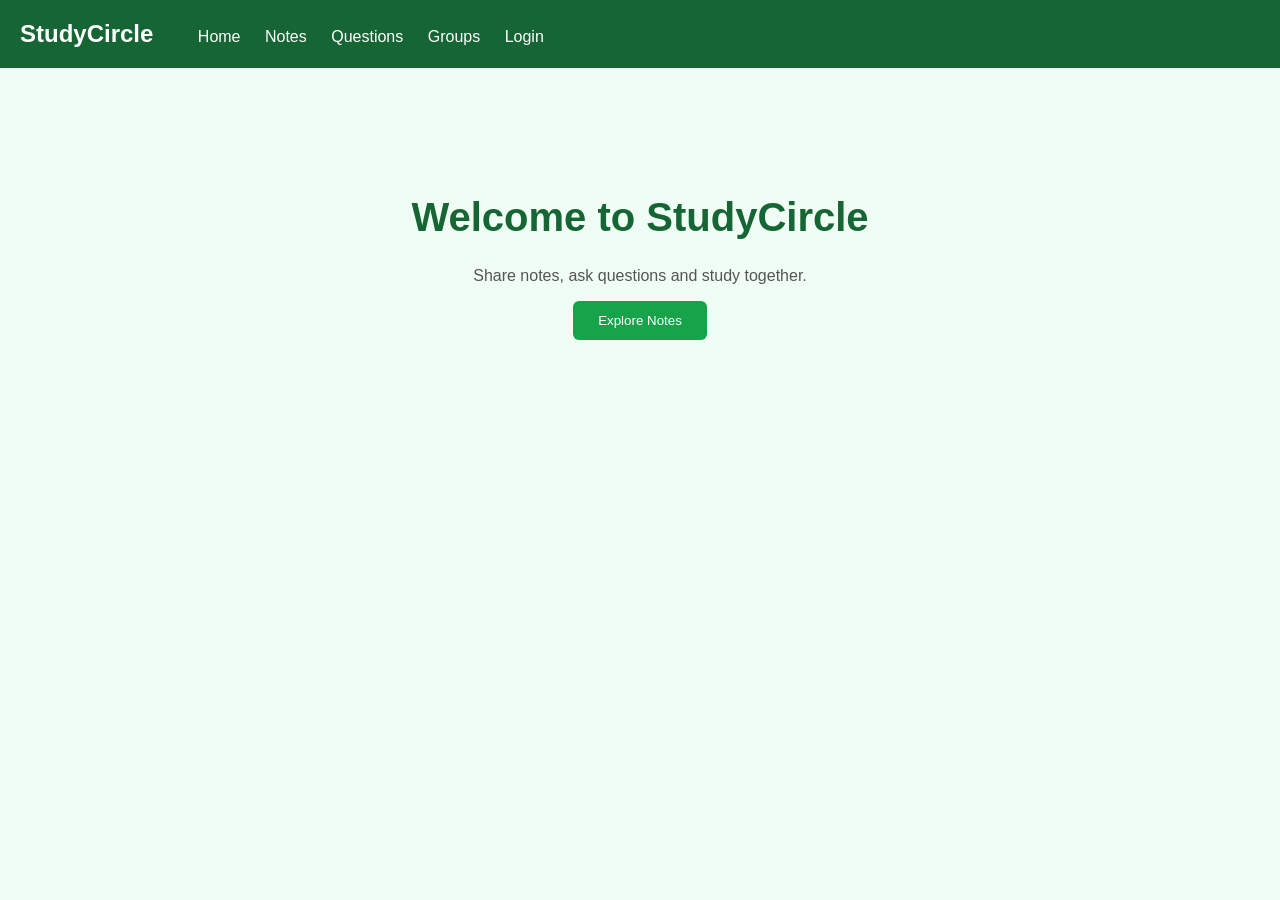
==== index.html @ a3075615 "Initial project structure" ====
<!DOCTYPE html>
<html>
<head>
    <title>NSBM StudyCircle</title>
    <link rel="stylesheet" href="css/style.css">
</head>
<body>

    <nav>
        <h2>StudyCircle</h2>

        <a href="index.html">Home</a>
        <a href="notes.html">Notes</a>
        <a href="questions.html">Questions</a>
        <a href="groups.html">Groups</a>
        <a href="login.html">Login</a>
    </nav>

    <div class="home">
        <h1>Welcome to StudyCircle</h1>
        <p>Share notes, ask questions and study together.</p>
        <button onclick="openNotes()">Explore Notes</button>
    </div>

    <script src="js/script.js"></script>
</body>
</html>
---- css/style.css ----
body {
    margin: 0;
    font-family: Arial, sans-serif;
    background-color: #f0fdf4;
}

nav {
    background-color: #166534;
    padding: 20px;
}

nav h2 {
    display: inline;
    color: white;
    margin-right: 40px;
}

nav a {
    color: white;
    text-decoration: none;
    margin-right: 20px;
}

.home {
    text-align: center;
    padding: 100px 20px;
}

.home h1 {
    color: #166534;
    font-size: 40px;
}

.home p {
    color: #555;
}

button {
    background-color: #16a34a;
    color: white;
    border: none;
    padding: 12px 25px;
    border-radius: 6px;
    cursor: pointer;
}
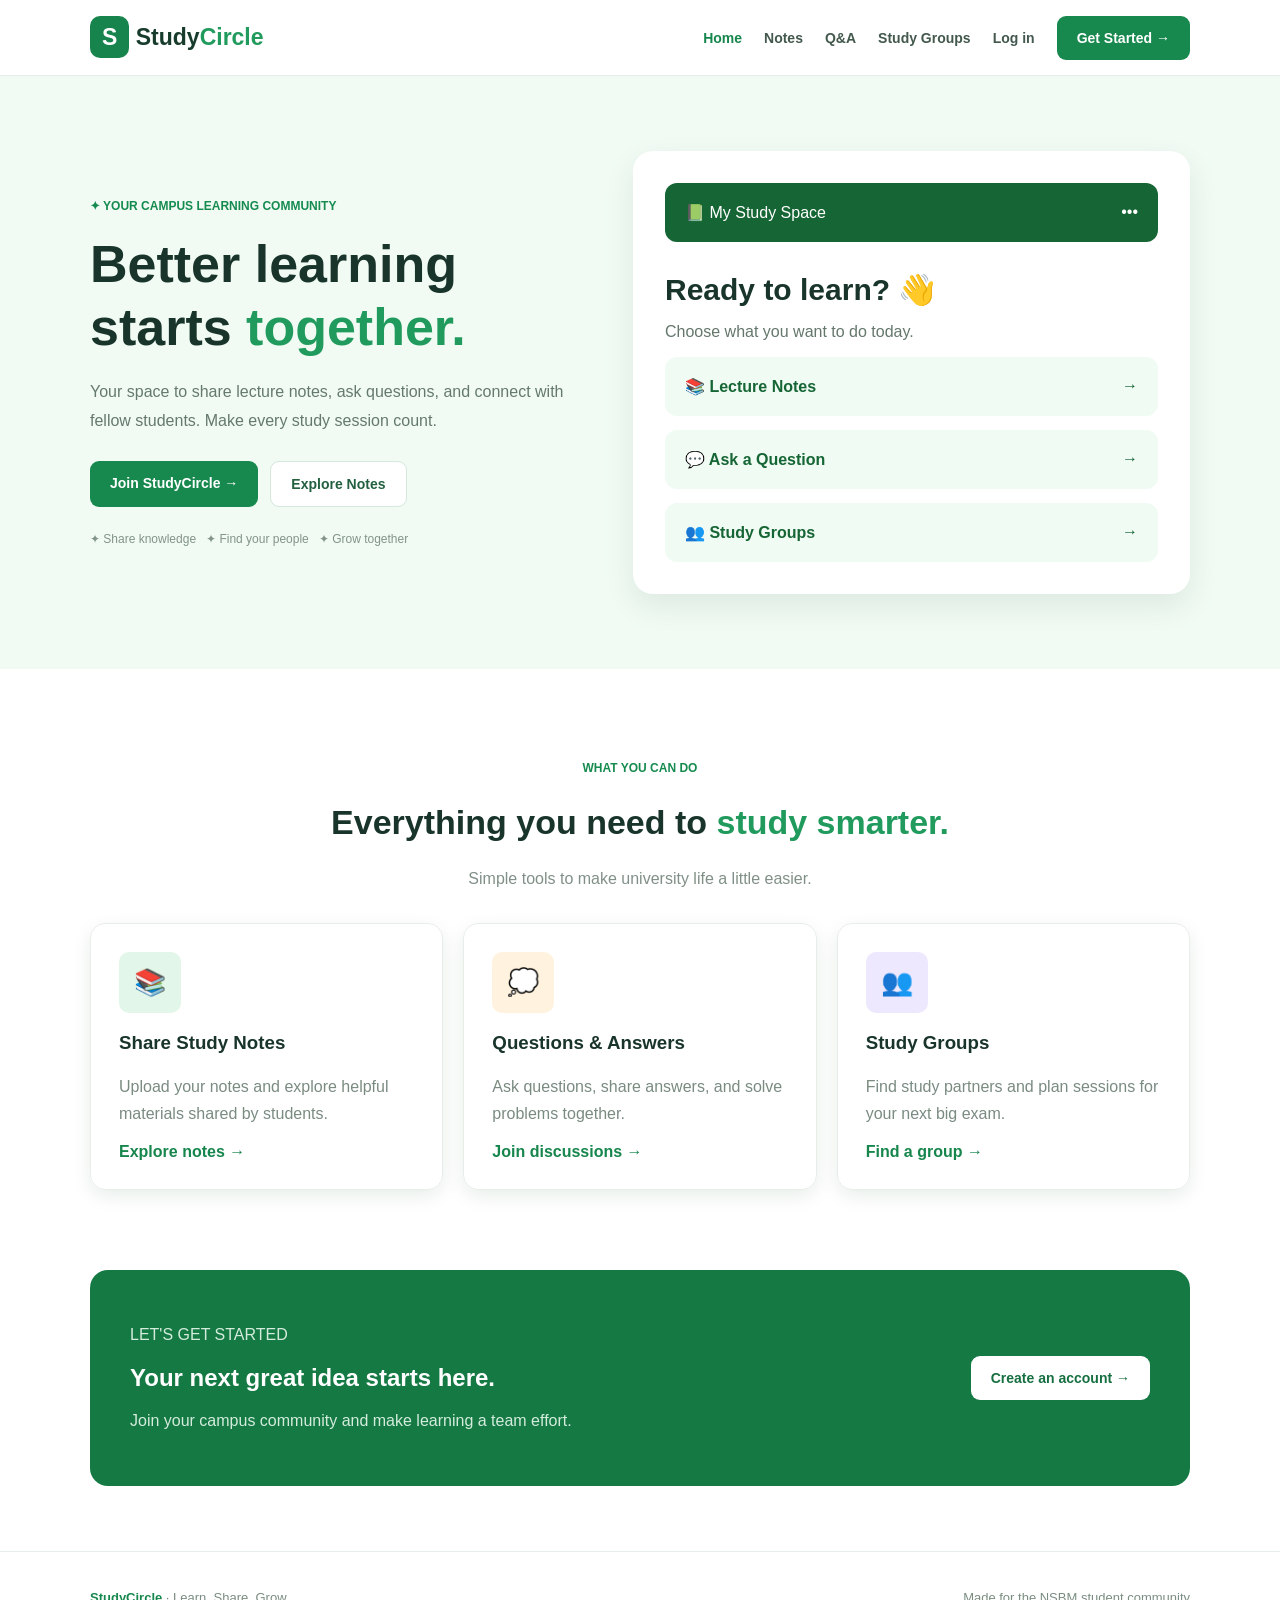
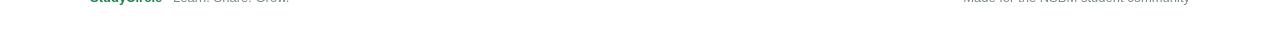
==== commit ee6111b2: "Simplify homepage HTML and CSS" ====
--- a/index.html
+++ b/index.html
@@ -1,27 +1,98 @@
 <!DOCTYPE html>
-<html>
+<html lang="en">
 <head>
-    <title>NSBM StudyCircle</title>
+    <meta charset="UTF-8">
+    <meta name="viewport" content="width=device-width, initial-scale=1.0">
+    <title>StudyCircle</title>
     <link rel="stylesheet" href="css/style.css">
 </head>
 <body>
 
-    <nav>
-        <h2>StudyCircle</h2>
+    <header>
+        <div class="container nav">
+            <a href="index.html" class="logo"><span class="logo-box">S</span> Study<span class="green">Circle</span></a>
+            <button class="menu-btn" onclick="showMenu()" aria-label="Toggle menu">☰</button>
+            <div class="menu" id="menu">
+                <a href="index.html" class="active">Home</a>
+                <a href="notes.html">Notes</a>
+                <a href="questions.html">Q&amp;A</a>
+                <a href="groups.html">Study Groups</a>
+                <a href="login.html">Log in</a>
+                <a href="register.html" class="btn">Get Started →</a>
+            </div>
+        </div>
+    </header>
 
-        <a href="index.html">Home</a>
-        <a href="notes.html">Notes</a>
-        <a href="questions.html">Questions</a>
-        <a href="groups.html">Groups</a>
-        <a href="login.html">Login</a>
-    </nav>
+    <section class="home">
+        <div class="container home-row">
+            <div class="home-text">
+                <p class="small-title">✦ YOUR CAMPUS LEARNING COMMUNITY</p>
+                <h1>Better learning<br>starts <span class="green">together.</span></h1>
+                <p class="description">Your space to share lecture notes, ask questions, and connect with fellow students. Make every study session count.</p>
+                <div class="buttons">
+                    <a href="register.html" class="btn">Join StudyCircle →</a>
+                    <a href="notes.html" class="btn-light">Explore Notes</a>
+                </div>
+                <p class="note">✦ Share knowledge &nbsp; ✦ Find your people &nbsp; ✦ Grow together</p>
+            </div>
 
-    <div class="home">
-        <h1>Welcome to StudyCircle</h1>
-        <p>Share notes, ask questions and study together.</p>
-        <button onclick="openNotes()">Explore Notes</button>
-    </div>
+            <div class="study-box">
+                <div class="study-head">📗 My Study Space <span>•••</span></div>
+                <h2>Ready to learn? 👋</h2>
+                <p>Choose what you want to do today.</p>
+                <a href="notes.html" class="study-link">📚 Lecture Notes <span>→</span></a>
+                <a href="questions.html" class="study-link">💬 Ask a Question <span>→</span></a>
+                <a href="groups.html" class="study-link">👥 Study Groups <span>→</span></a>
+            </div>
+        </div>
+    </section>
+
+    <section class="features container">
+        <div class="heading">
+            <p class="small-title">WHAT YOU CAN DO</p>
+            <h2>Everything you need to <span class="green">study smarter.</span></h2>
+            <p>Simple tools to make university life a little easier.</p>
+        </div>
+        <div class="cards">
+            <div class="card">
+                <div class="icon-box">📚</div>
+                <h3>Share Study Notes</h3>
+                <p>Upload your notes and explore helpful materials shared by students.</p>
+                <a href="notes.html">Explore notes →</a>
+            </div>
+            <div class="card">
+                <div class="icon-box orange">💭</div>
+                <h3>Questions &amp; Answers</h3>
+                <p>Ask questions, share answers, and solve problems together.</p>
+                <a href="questions.html">Join discussions →</a>
+            </div>
+            <div class="card">
+                <div class="icon-box purple">👥</div>
+                <h3>Study Groups</h3>
+                <p>Find study partners and plan sessions for your next big exam.</p>
+                <a href="groups.html">Find a group →</a>
+            </div>
+        </div>
+    </section>
+
+    <section class="container">
+        <div class="join">
+            <div>
+                <p>LET'S GET STARTED</p>
+                <h2>Your next great idea starts here.</h2>
+                <p>Join your campus community and make learning a team effort.</p>
+            </div>
+            <a href="register.html" class="btn-white">Create an account →</a>
+        </div>
+    </section>
+
+    <footer>
+        <div class="container footer-row">
+            <p><b>StudyCircle</b> · Learn. Share. Grow.</p>
+            <p>Made for the NSBM student community</p>
+        </div>
+    </footer>
 
     <script src="js/script.js"></script>
 </body>
-</html>+</html>
--- a/css/style.css
+++ b/css/style.css
@@ -1,45 +1,381 @@
+* {
+    box-sizing: border-box;
+}
+
 body {
     margin: 0;
     font-family: Arial, sans-serif;
-    background-color: #f0fdf4;
-}
-
-nav {
+    color: #19352b;
+}
+
+a {
+    text-decoration: none;
+}
+
+.container {
+    width: 90%;
+    max-width: 1100px;
+    margin: auto;
+}
+
+.green {
+    color: #219b5d;
+}
+
+header {
+    background-color: white;
+    border-bottom: 1px solid #e5eee8;
+}
+
+.nav {
+    min-height: 75px;
+    display: flex;
+    align-items: center;
+    justify-content: space-between;
+}
+
+.logo {
+    color: #173c2c;
+    font-size: 23px;
+    font-weight: bold;
+}
+
+.logo-box {
+    background-color: #17844d;
+    color: white;
+    padding: 8px 12px;
+    border-radius: 10px;
+}
+
+.menu {
+    display: flex;
+    align-items: center;
+    gap: 22px;
+}
+
+.menu a {
+    color: #43594d;
+    font-size: 14px;
+    font-weight: bold;
+}
+
+.menu a:hover {
+    color: #16864d;
+}
+
+.menu .active {
+    color: #16864d;
+}
+
+.btn {
+    display: inline-block;
+    background-color: #18894e;
+    color: white;
+    padding: 14px 20px;
+    border-radius: 9px;
+    font-weight: bold;
+    font-size: 14px;
+}
+
+.btn:hover {
+    background-color: #106a3b;
+    color: white;
+}
+
+.menu .btn {
+    color: white;
+}
+
+.menu-btn {
+    display: none;
+    background-color: #e9f7ef;
+    border: none;
+    border-radius: 8px;
+    padding: 8px 12px;
+    font-size: 22px;
+    cursor: pointer;
+}
+
+.home {
+    background-color: #f1fbf4;
+    padding: 75px 0;
+}
+
+.home-row {
+    display: flex;
+    align-items: center;
+    gap: 50px;
+}
+
+.home-text {
+    flex: 1;
+}
+
+.small-title {
+    color: #168b50;
+    font-size: 12px;
+    font-weight: bold;
+}
+
+.home h1 {
+    font-size: 52px;
+    line-height: 1.2;
+    margin: 20px 0;
+}
+
+.description {
+    color: #65796e;
+    line-height: 1.8;
+}
+
+.buttons {
+    display: flex;
+    gap: 12px;
+    flex-wrap: wrap;
+    margin-top: 25px;
+}
+
+.btn-light {
+    display: inline-block;
+    background-color: white;
+    color: #23603f;
+    padding: 14px 20px;
+    border: 1px solid #d4e8dc;
+    border-radius: 9px;
+    font-weight: bold;
+    font-size: 14px;
+}
+
+.btn-light:hover {
+    background-color: #e2f7e9;
+}
+
+.note {
+    color: #829489;
+    font-size: 12px;
+    margin-top: 25px;
+}
+
+.study-box {
+    flex: 1;
+    background-color: white;
+    padding: 32px;
+    border-radius: 20px;
+    box-shadow: 0 12px 30px #dce9e0;
+}
+
+.study-head {
     background-color: #166534;
+    color: white;
     padding: 20px;
-}
-
-nav h2 {
-    display: inline;
-    color: white;
-    margin-right: 40px;
-}
-
-nav a {
-    color: white;
-    text-decoration: none;
-    margin-right: 20px;
-}
-
-.home {
+    border-radius: 12px;
+    display: flex;
+    justify-content: space-between;
+}
+
+.study-box h2 {
+    font-size: 30px;
+    margin: 30px 0 10px;
+}
+
+.study-box p {
+    color: #64776b;
+}
+
+.study-link {
+    display: flex;
+    justify-content: space-between;
+    background-color: #effbf3;
+    color: #166534;
+    font-weight: bold;
+    padding: 20px;
+    margin-top: 14px;
+    border-radius: 12px;
+    transition: 0.2s;
+}
+
+.study-link:hover {
+    background-color: #d8f5e2;
+    transform: translateY(-3px);
+}
+
+.features {
+    padding-top: 80px;
+    padding-bottom: 80px;
+}
+
+.heading {
     text-align: center;
-    padding: 100px 20px;
-}
-
-.home h1 {
-    color: #166534;
-    font-size: 40px;
-}
-
-.home p {
-    color: #555;
-}
-
-button {
-    background-color: #16a34a;
-    color: white;
-    border: none;
-    padding: 12px 25px;
-    border-radius: 6px;
-    cursor: pointer;
-}+    margin-bottom: 35px;
+}
+
+.heading h2 {
+    font-size: 34px;
+}
+
+.heading p {
+    color: #819086;
+}
+
+.heading .small-title {
+    color: #168b50;
+}
+
+.cards {
+    display: flex;
+    gap: 20px;
+}
+
+.card {
+    flex: 1;
+    padding: 28px;
+    border: 1px solid #e7eee9;
+    border-radius: 15px;
+    box-shadow: 0 6px 20px #e8eee9;
+    transition: 0.2s;
+}
+
+.card:hover {
+    transform: translateY(-5px);
+    box-shadow: 0 12px 25px #d3e1d7;
+}
+
+.icon-box {
+    display: inline-block;
+    background-color: #e2f7e9;
+    padding: 15px;
+    border-radius: 10px;
+    font-size: 26px;
+}
+
+.orange {
+    background-color: #fff2de;
+}
+
+.purple {
+    background-color: #eee8ff;
+}
+
+.card p {
+    color: #7a8b80;
+    line-height: 1.7;
+}
+
+.card a {
+    color: #16864d;
+    font-weight: bold;
+}
+
+.join {
+    display: flex;
+    align-items: center;
+    justify-content: space-between;
+    gap: 20px;
+    background-color: #157944;
+    color: white;
+    border-radius: 18px;
+    padding: 40px;
+    margin-bottom: 65px;
+}
+
+.join p {
+    color: #d4ecdc;
+}
+
+.btn-white {
+    display: inline-block;
+    background-color: white;
+    color: #166f40;
+    padding: 14px 20px;
+    border-radius: 9px;
+    font-size: 14px;
+    font-weight: bold;
+    white-space: nowrap;
+}
+
+.btn-white:hover {
+    background-color: #e2f7e9;
+}
+
+footer {
+    border-top: 1px solid #e8eee9;
+}
+
+.footer-row {
+    display: flex;
+    justify-content: space-between;
+    padding: 25px 0;
+    color: #7a8d80;
+    font-size: 13px;
+}
+
+.footer-row b {
+    color: #17884d;
+}
+
+@media (max-width: 850px) {
+    .menu-btn {
+        display: block;
+    }
+
+    .menu {
+        display: none;
+        position: absolute;
+        top: 75px;
+        left: 0;
+        width: 100%;
+        padding: 20px;
+        background-color: white;
+        flex-direction: column;
+        box-shadow: 0 8px 20px #dddddd;
+        z-index: 10;
+    }
+
+    .menu.show {
+        display: flex;
+    }
+
+    .home-row {
+        flex-direction: column;
+    }
+
+    .home-text {
+        width: 100%;
+    }
+
+    .study-box {
+        width: 100%;
+    }
+
+    .home h1 {
+        font-size: 38px;
+    }
+
+    .cards {
+        flex-direction: column;
+    }
+
+    .join {
+        flex-direction: column;
+        text-align: center;
+    }
+
+    .footer-row {
+        flex-direction: column;
+        text-align: center;
+    }
+}
+
+@media (max-width: 480px) {
+    .home {
+        padding: 45px 0;
+    }
+
+    .study-box {
+        padding: 20px;
+    }
+
+    .home h1 {
+        font-size: 34px;
+    }
+}
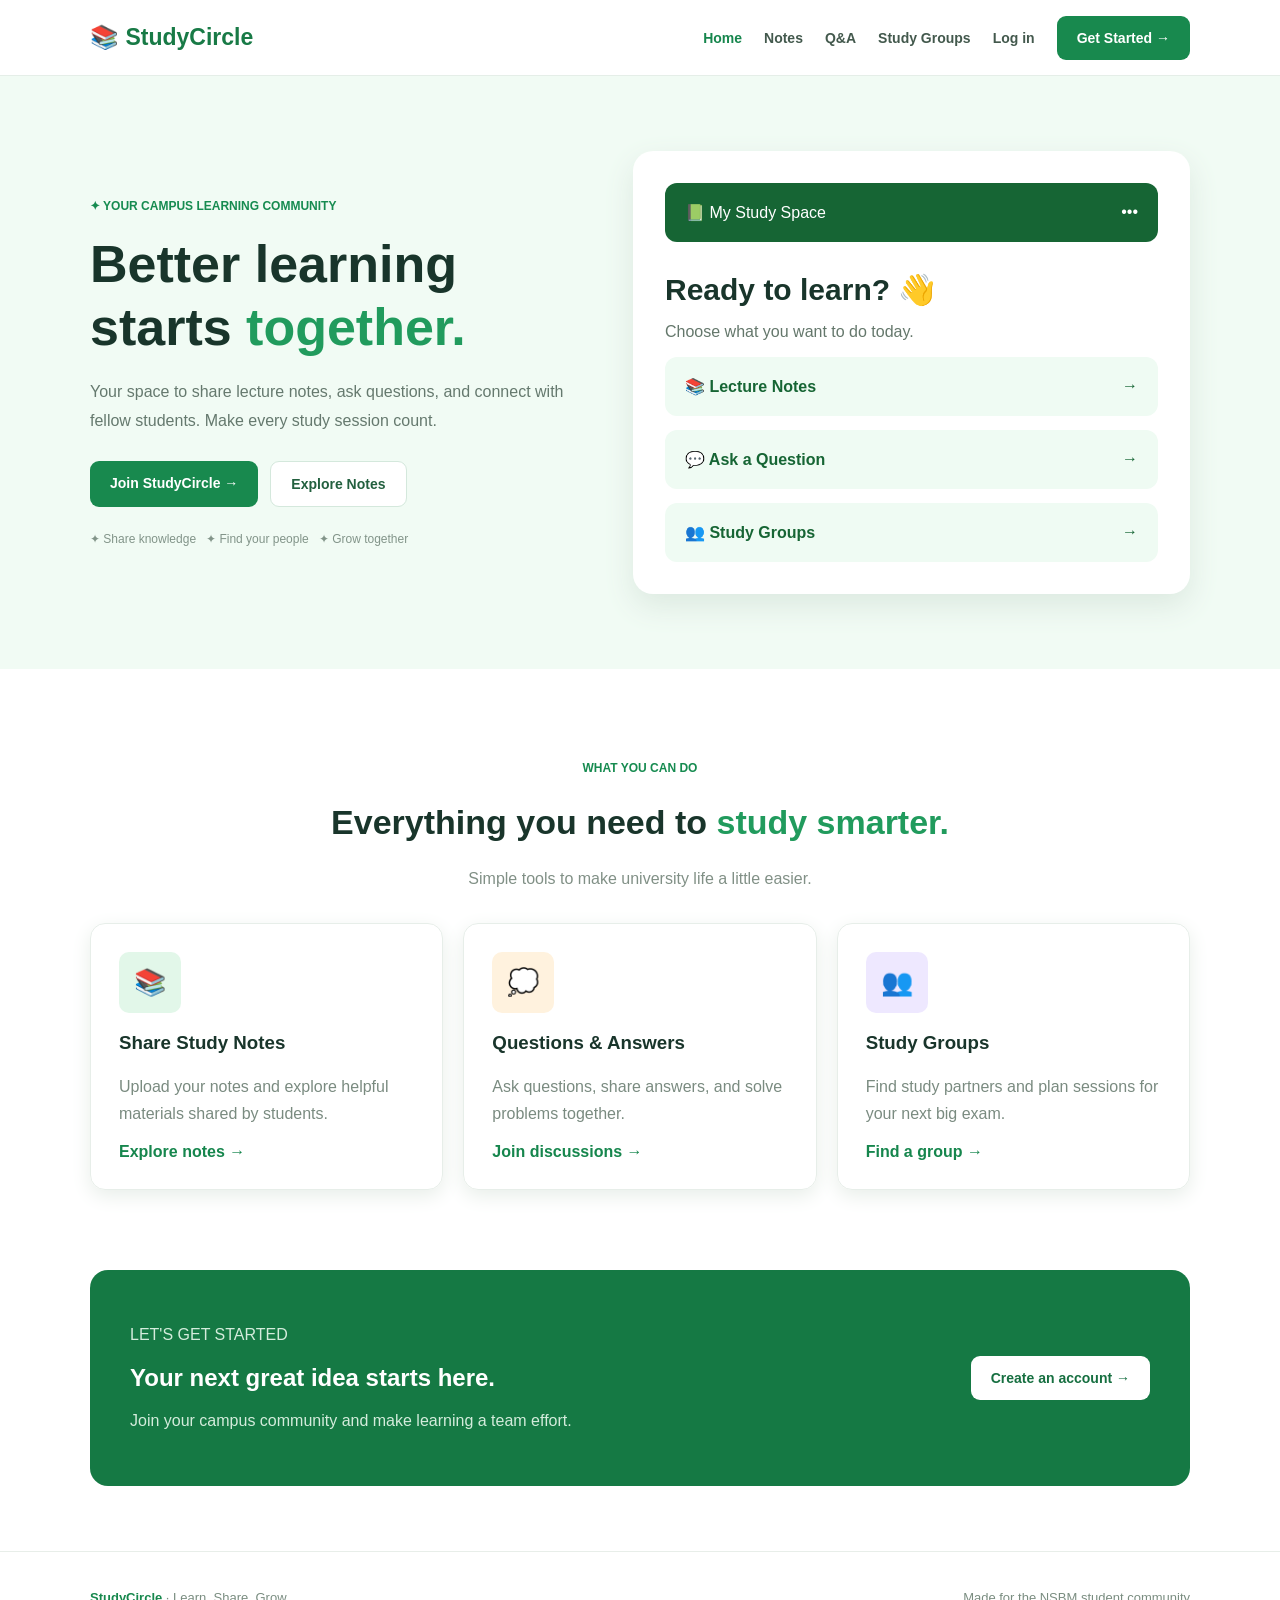
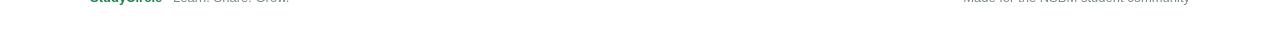
==== commit 8ad4f53e: "Update homepage design" ====
--- a/index.html
+++ b/index.html
@@ -10,7 +10,7 @@
 
     <header>
         <div class="container nav">
-            <a href="index.html" class="logo"><span class="logo-box">S</span> Study<span class="green">Circle</span></a>
+            <a href="index.html" class="logo">📚 StudyCircle</a>
             <button class="menu-btn" onclick="showMenu()" aria-label="Toggle menu">☰</button>
             <div class="menu" id="menu">
                 <a href="index.html" class="active">Home</a>
--- a/css/style.css
+++ b/css/style.css
@@ -35,17 +35,12 @@
 }
 
 .logo {
-    color: #173c2c;
     font-size: 23px;
     font-weight: bold;
-}
-
-.logo-box {
-    background-color: #17844d;
-    color: white;
-    padding: 8px 12px;
-    border-radius: 10px;
-}
+    color: #187a46;
+    text-decoration: none;
+}
+
 
 .menu {
     display: flex;
